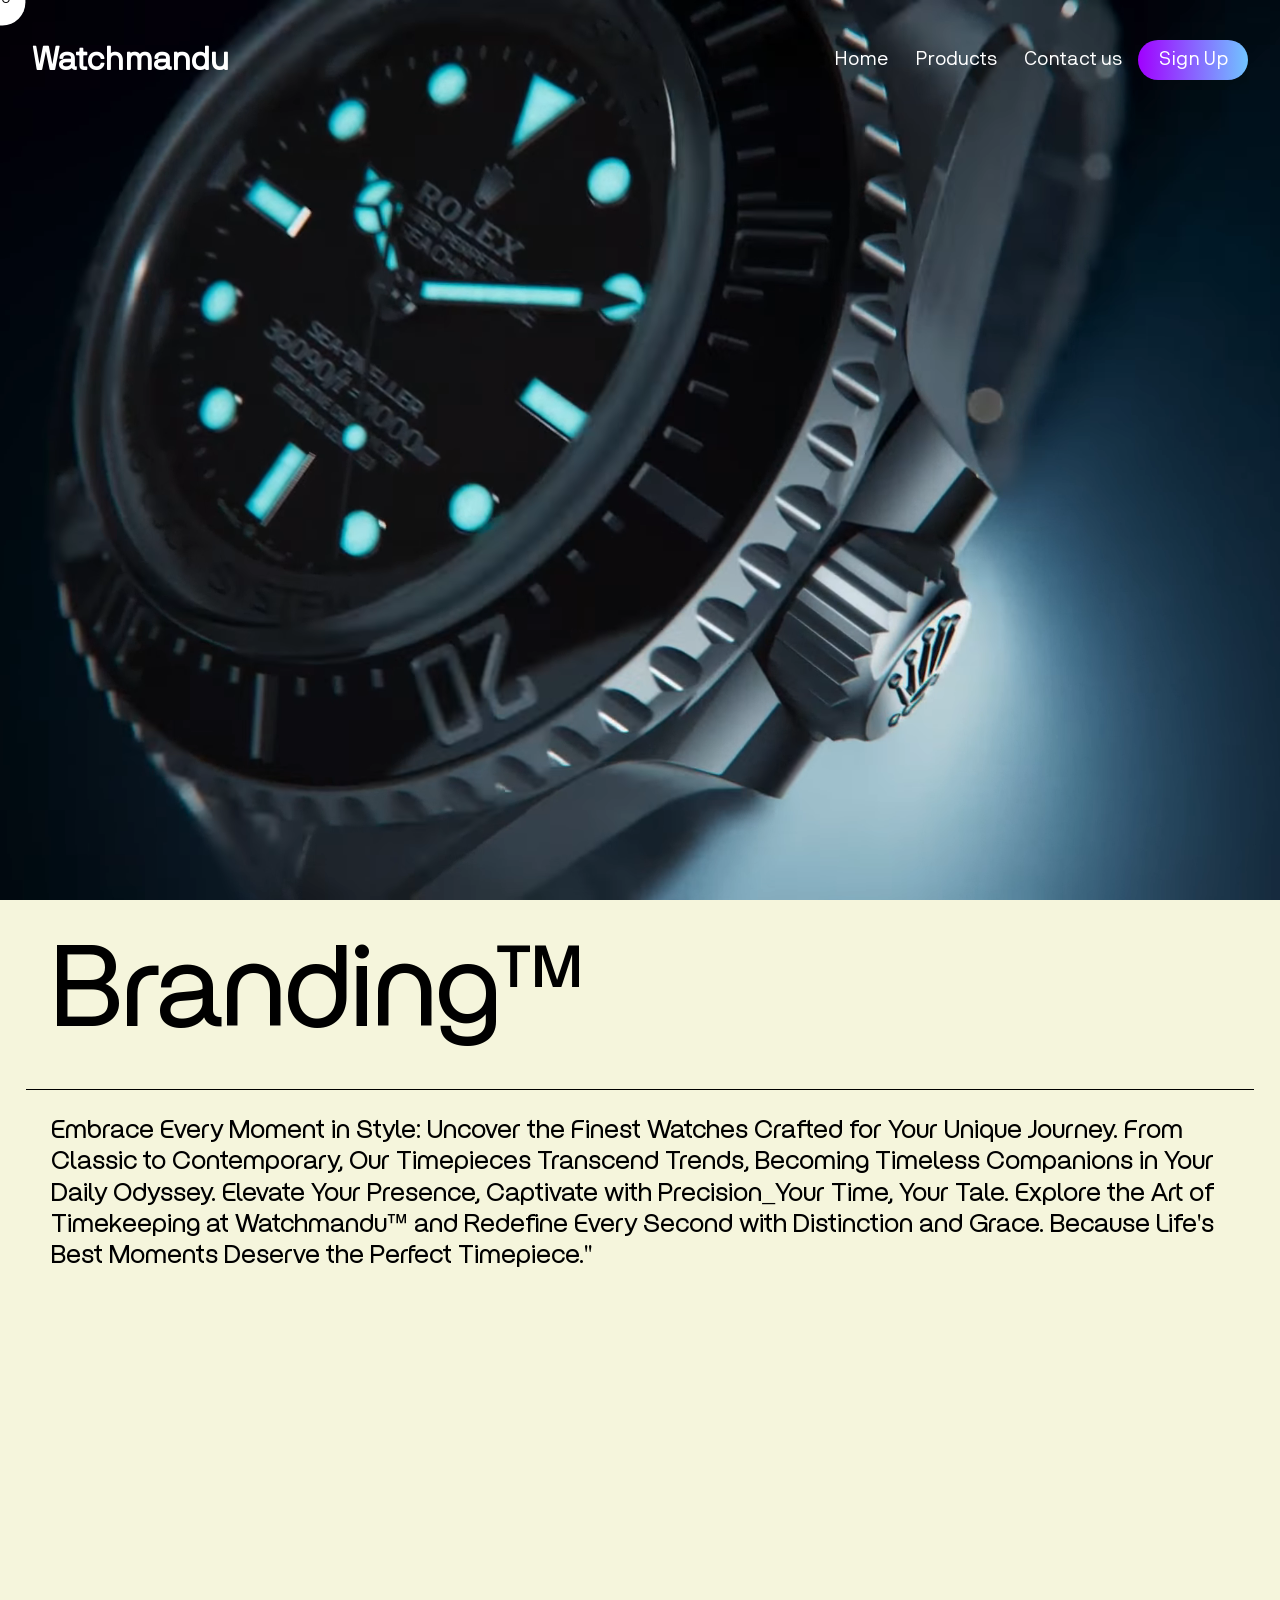
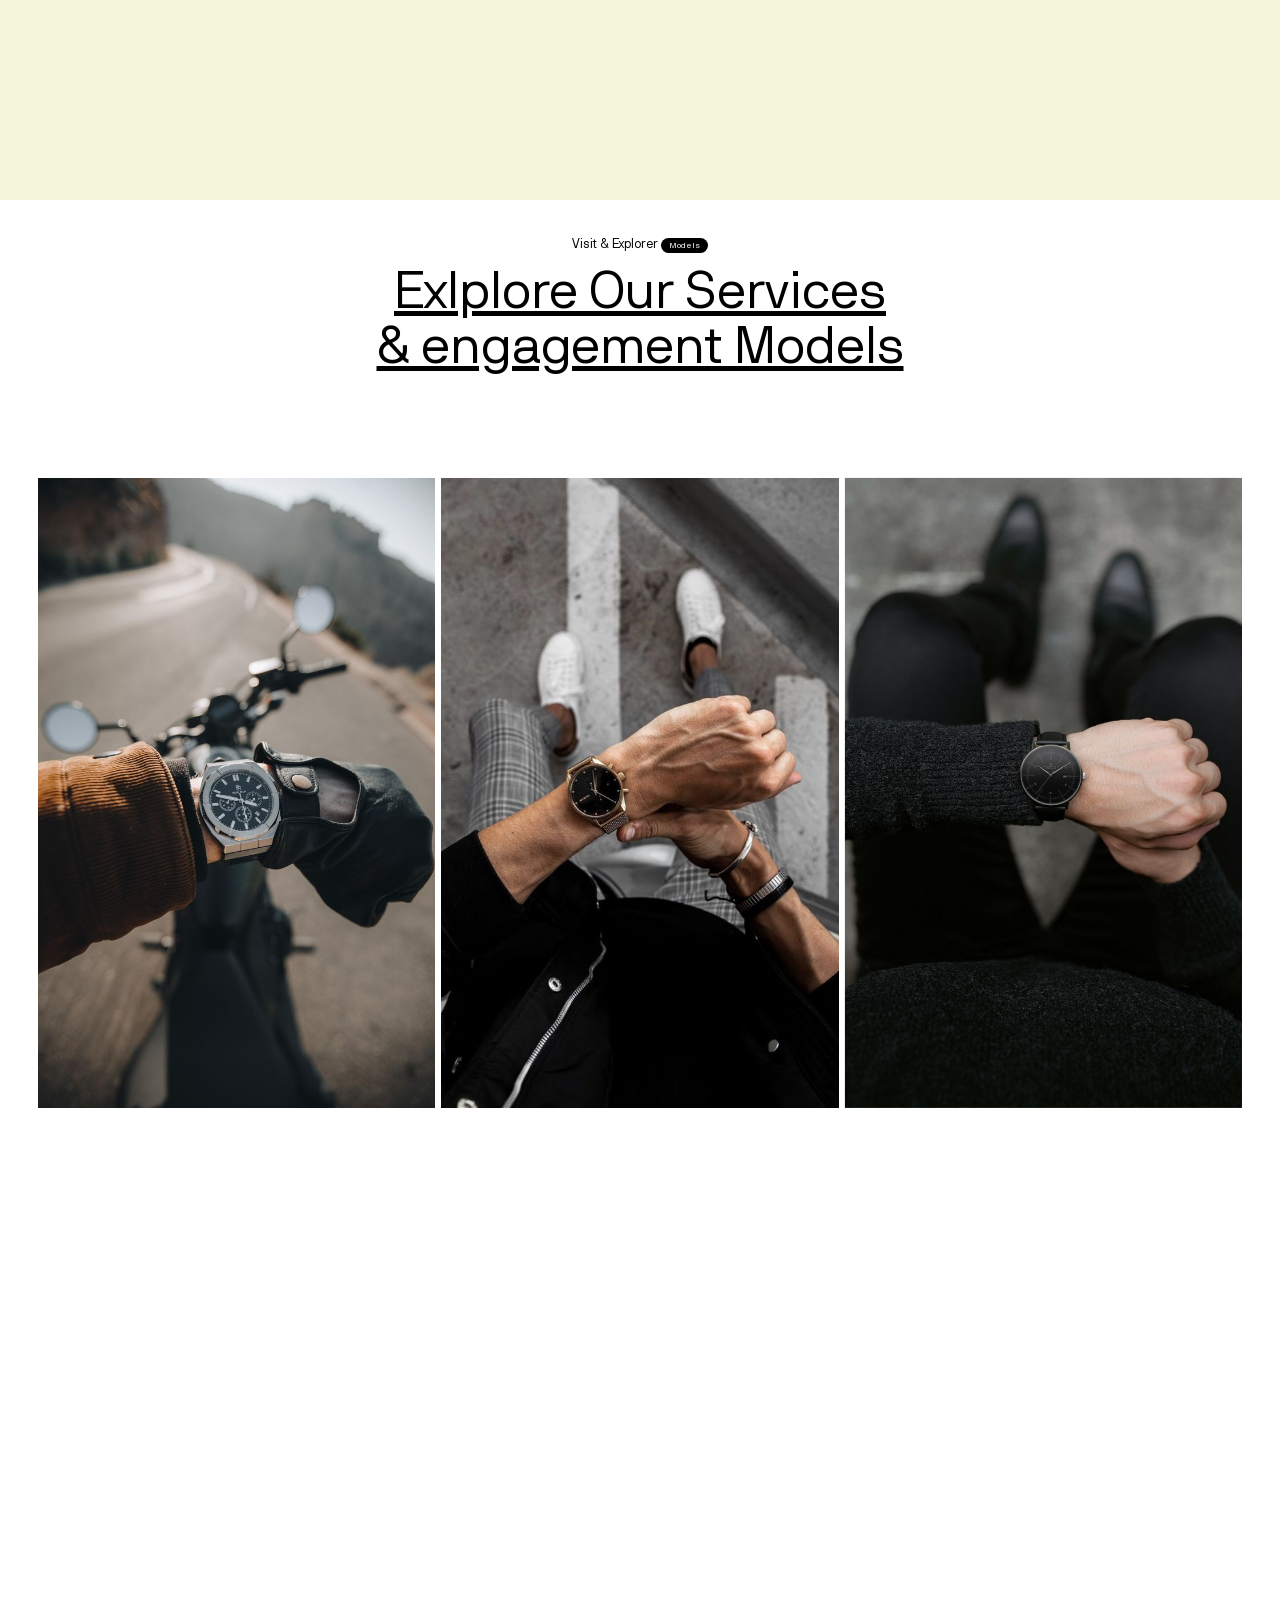
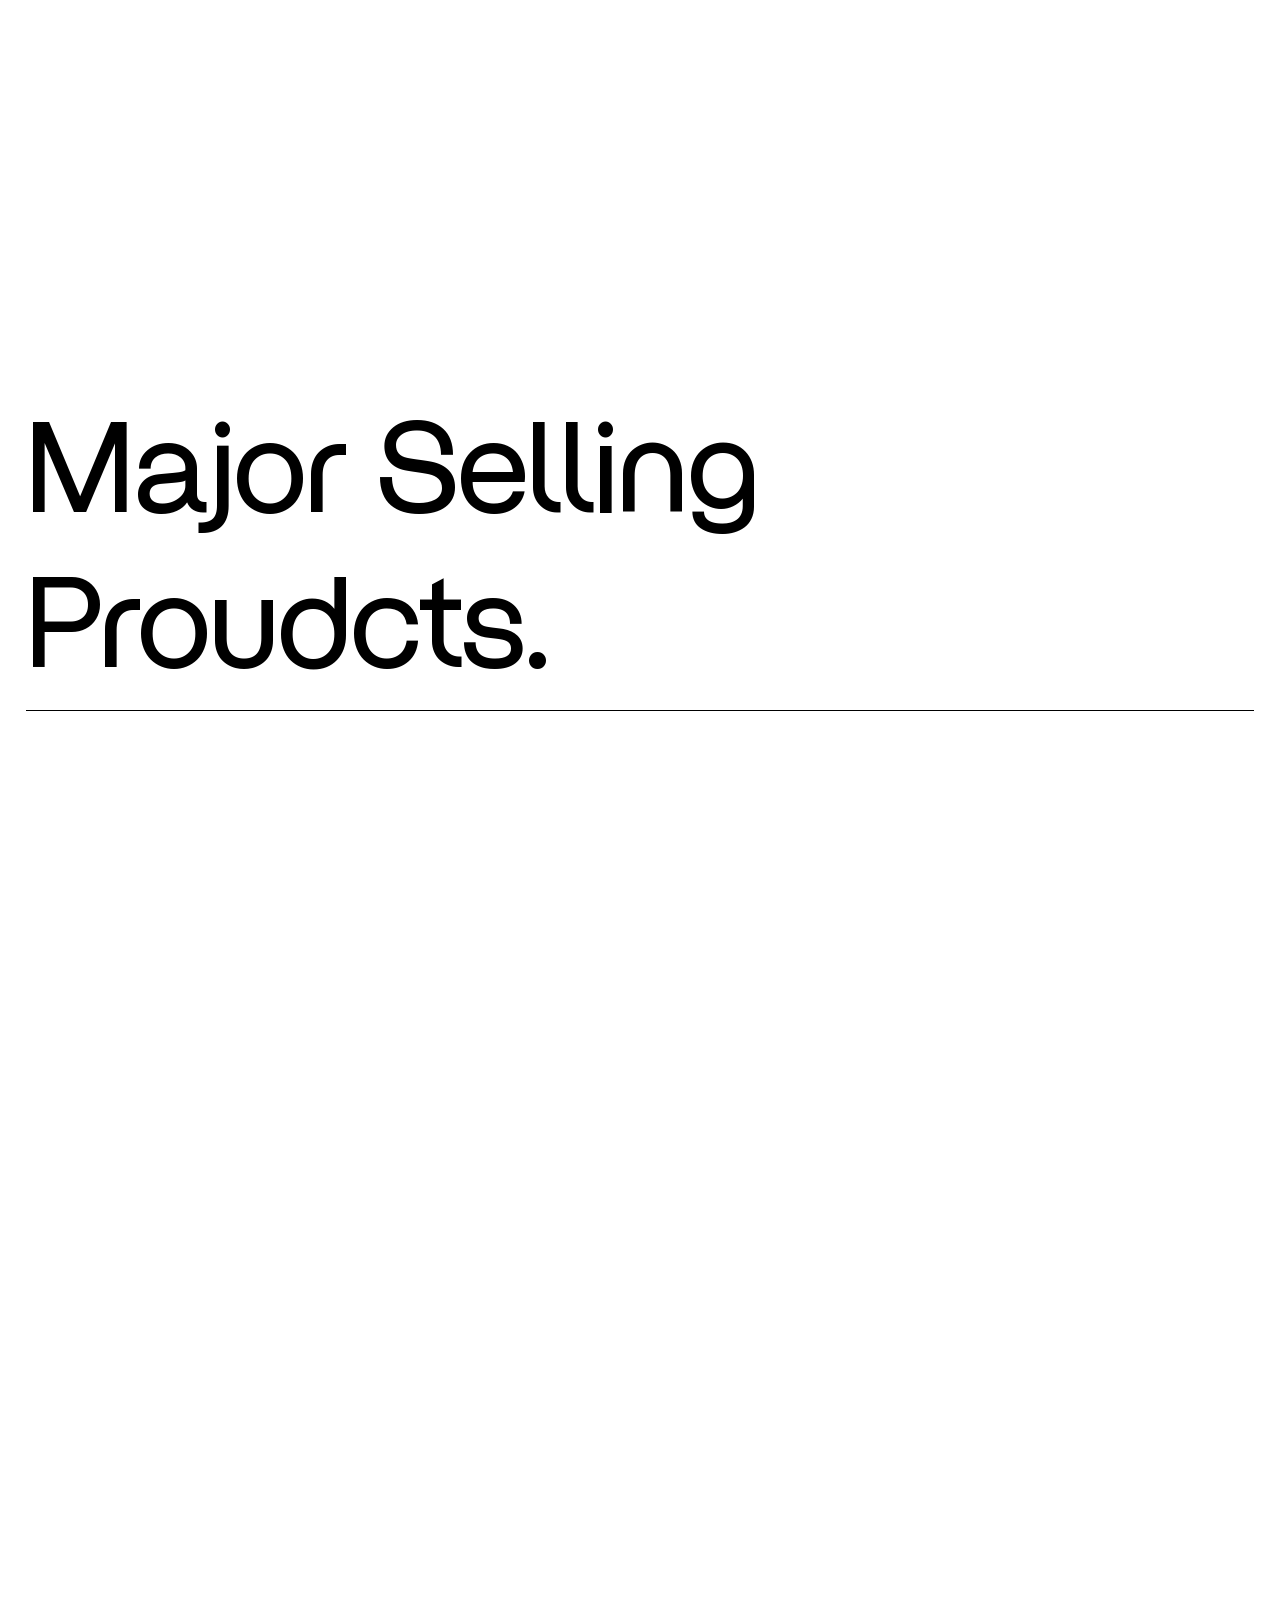
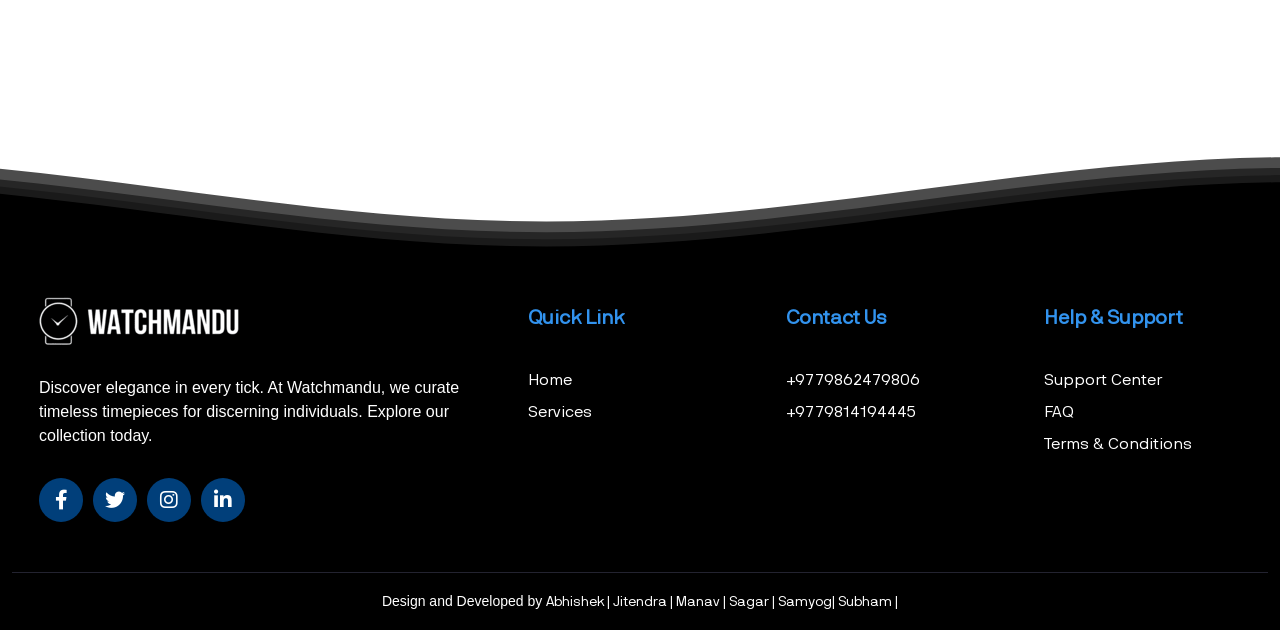
==== src/public/Frontend/index.html @ a8112449 "first commit" ====
<!DOCTYPE html>
<html lang="en">
<head>
    <meta charset="UTF-8">
    <meta name="viewport" content="width=device-width, initial-scale=1.0">
    <title>Home | Watchmandu™</title>
    <link rel="shortcut icon" href="favicon_io/favicon-32x32.png" type="image/x-icon">
    <link rel="stylesheet" href="https://cdn.jsdelivr.net/npm/locomotive-scroll@3.5.4/dist/locomotive-scroll.css">
    <link rel="stylesheet" href="https://cdn.jsdelivr.net/npm/swiper@11/swiper-bundle.min.css">
    <link
      rel="stylesheet"
      href="https://cdnjs.cloudflare.com/ajax/libs/font-awesome/6.0.0-beta3/css/all.min.css"
      integrity="sha512-Fo3rlrZj/k7ujTnHg4CGR2D7kSs0v4LLanw2qksYuRlEzO+tcaEPQogQ0KaoGN26/zrn20ImR1DfuLWnOo7aBA=="
      crossorigin="anonymous"
      referrerpolicy="no-referrer"
    />
    <link rel="stylesheet" href="style.css">
</head>
<body>
    <div id="loader">
        <h3>Tommorow's</h3>
        <h3>Brand,</h3>
        <h3>Today™</h3>
    </div>    
<div id="main">
    <div id="page1">
            <div id="cursor">
                <h5>O.O</h5>
            </div> 
        <video autoplay loop muted src="./Video/new-rolex-deepsea-homepage-cover.webm">   
        </video>
        <div id="page1-content">
            <header>                                
            <h2 class="Logo">Watchmandu</h2>
            <nav class="navbar">            
                <a href="http://localhost:3000/">Home</a>
                <a href="./Product/product.html">Products</a>
                <a href="#page6">Contact us</a>                                              
                <button class="btlogin"><a href="./Login page/Sign_up.html">Sign Up</a></button>
                
            </nav>
            </header>                 
          <h1>
            <span>W</span> <span>a</span> <span>t</span> <span>c</span> <span>h</span> <span>m</span> <span>a</span> <span>n</span> <span>d</span> <span>u</span>
          </h1>
        </div>        
    </div>
    <div id="page2">
        <div id="page-top">
            <h1>Branding™</h1>
            <h2>Embrace Every Moment in Style:
                 Uncover the Finest Watches Crafted for Your Unique Journey.
                From Classic to Contemporary, Our Timepieces Transcend Trends,
                Becoming Timeless Companions in Your Daily Odyssey.
                Elevate Your Presence, Captivate with Precision_Your Time, Your Tale. Explore the Art of Timekeeping at Watchmandu™ and Redefine Every Second with Distinction and Grace. Because Life's Best Moments Deserve the Perfect Timepiece."</h2>
        </div>        
    </div>
    <div id="page3">
        <div id="page3-top">
           <h4>Visit & Explorer <span>Models</span></h4>
            <u><h2>Exlplore Our Services</h2></u>
            <u><h2>& engagement Models</h2></u>
        </div>
        <div id="page3-elements">
            <div class="box">
                <img src="./Img/Box IMG/Explore the unknown.jpg" alt="">                
                <video autoplay loop muted src="./Video/Stock Footage/OROLOGIO UOMO MASERATI TRAGUARDO R8873612006.mp4"></video>
            </div>            
            <div class="box">
                <img src="./Img/Box IMG/download.jpg" alt="">                
                <video autoplay loop muted src="./Video/Stock Footage/yt1s.com - FRANKLORD F104 RBG_1080pFHR.mp4"></video>
            </div>
            <div class="box">
                <img src="./Img/Box IMG/TAPFERKEIT Löwenherz Black with Black Strap Combination.jpg" alt="">
                <video autoplay loop muted src="./Video/new-sky-dweller-cover.webm"></video>
            </div>
        </div>
        <div id="page4">            
        </div>
    </div>
    <div id="page4">
    </div>
    <div id="page5">
        <div id="page-top">
            <h1>Major Selling Proudcts.</h1>
            <div id="swiperdiv">
                <div class="swiper mySwiper">
                    <div class="swiper-wrapper">
                     <div class="swiper-slide">
                      <img src="https://i.pinimg.com/564x/b2/9d/48/b29d48aa4e443acf1c44c641df2aec73.jpg" alt="">
                      <img src="https://i.pinimg.com/564x/dc/ab/ba/dcabba2cd9533a283fdbfb5b45d98ce9.jpg" alt="">
                      <img src="https://i.pinimg.com/736x/28/60/2a/28602ad5d54e05cd3cc6f1aaf3ea6f2f.jpg" alt="">
                      <img src="https://i.pinimg.com/564x/23/f5/f3/23f5f30fece93a69876fe62f351d0fb6.jpg" alt="">
                      <img src="https://i.pinimg.com/564x/39/57/68/395768f442cf1336e7947094fc26445e.jpg" alt="">                      
                     </div>
                      <div class="swiper-slide">
                        <img src="https://i.pinimg.com/736x/51/1e/f4/511ef4541e10e2a3efe6ec9213ec61b7.jpg" alt="">
                        <img src="https://i.pinimg.com/564x/a7/cd/33/a7cd33a7109f5f080a1abc0878de5016.jpg" alt="">
                        <img src="https://i.pinimg.com/564x/2c/cc/e9/2ccce99f5970dfee02457ed4286022be.jpg" alt="">
                        <img src="https://i.pinimg.com/564x/43/51/d9/4351d90c7f77fe1e07fece0c2a1285e7.jpg" alt="">
                        <img src="https://i.pinimg.com/564x/42/c3/12/42c312a1933ee101a308e32bdf69b5cd.jpg" alt="">                        
                      </div>                      
                    </div>
                  </div>
            </div>
        </div>
    </div>

   <div id="page6">
    <div class="header1">
        <div class="inner-header flex">
          
            
            
        </div>

        <svg class="waves" xmlns="http://www.w3.org/2000/svg" xmlns:xlink="http://www.w3.org/1999/xlink" viewBox="0 24 150 28" preserveAspectRatio="none" shape-rendering="auto">
            <defs><path id="gentle-wave" d="M-160 44c30 0 58-18 88-18s 58 18 88 18 58-18 88-18 58 18 88 18 v44h-352z" /></defs>
            <g class="parallax">
                <use xlink:href="#gentle-wave" x="48" y="0" fill="rgba(0.1,0.1,0.1,0.7" />
                <use xlink:href="#gentle-wave" x="48" y="3" fill="rgba(0.2,0.2,0.2,0.5)" />
                <use xlink:href="#gentle-wave" x="48" y="5" fill="rgba(0.3,0.3,0.3,0.3)" />
                <use xlink:href="#gentle-wave" x="48" y="7" fill="#000" />
            </g>
        </svg>
    </div>

    <footer>
        <div class="container">
          <div class="wrapper">
            <div class="footer-widget">
              <a href="http://localhost:3000/">
                <img src="./Img/Footer logo/Screenshot__22_-removebg-preview (2).png" class="logo" />
              </a>
              <p class="desc">
                Discover elegance in every tick. At Watchmandu, we curate timeless timepieces for discerning individuals. Explore our collection today.
              </p>
              <ul class="socials">
                <li>
                  <a href="#">
                    <i class="fab fa-facebook-f"></i>
                  </a>
                </li>
                <li>
                  <a href="#">
                    <i class="fab fa-twitter"></i>
                  </a>
                </li>
                <li>
                  <a href="#">
                    <i class="fab fa-instagram"></i>
                  </a>
                </li>
                <li>
                  <a href="#">
                    <i class="fab fa-linkedin-in"></i>
                  </a>
                </li>
              </ul>
            </div>
            <div class="footer-widget">
              <h6>Quick Link</h6>
              <ul class="links">
                <li><a href="http://localhost:3000/">home</a></li>
                <li><a href="#">Services</a></li>         
                
              </ul>
            </div>
            <div class="footer-widget">
              <h6>Contact Us</h6>
              <ul class="links">
                <li><a href="#">+9779862479806</a></li>
                <li><a href="#">+9779814194445</a></li>
                <li><a href="#"></a></li>                
              </ul>
            </div>
            <div class="footer-widget">
              <h6>Help &amp; Support</h6>
              <ul class="links">
                <li><a href="#">support center</a></li>                
                <li><a href="#">FAQ</a></li>
                <li><a href="#">terms &amp; conditions</a></li>
              </ul>
            </div>
          </div>
          <div class="copyright-wrapper">
            <p>
              Design and Developed by
              <a href="#" target="blank">Abhishek | Jitendra | Manav | Sagar | Samyog| Subham |</a>
            </p>
          </div>
        </div>
      </footer>

	</div>
        
    </div>

</div>

    <script src="https://cdn.jsdelivr.net/npm/locomotive-scroll@3.5.4/dist/locomotive-scroll.js"></script>
    <script src="https://cdnjs.cloudflare.com/ajax/libs/gsap/3.12.5/gsap.min.js" integrity="sha512-7eHRwcbYkK4d9g/6tD/mhkf++eoTHwpNM9woBxtPUBWm67zeAfFC+HrdoE2GanKeocly/VxeLvIqwvCdk7qScg==" crossorigin="anonymous" referrerpolicy="no-referrer"></script>
    <script src="https://cdnjs.cloudflare.com/ajax/libs/gsap/3.12.5/ScrollTrigger.min.js" integrity="sha512-onMTRKJBKz8M1TnqqDuGBlowlH0ohFzMXYRNebz+yOcc5TQr/zAKsthzhuv0hiyUKEiQEQXEynnXCvNTOk50dg==" crossorigin="anonymous" referrerpolicy="no-referrer"></script>
    <script src="https://cdn.jsdelivr.net/npm/swiper@11/swiper-bundle.min.js"></script>



    <script src="script.js"></script>
    
    
</body>
</html>
---- src/public/Frontend/style.css ----
@font-face {
    font-family: Nebo;
    src: url(./Fonts/NBInternationalProBoo.ttf);
}
@font-face {
    font-family: watchmandu;
    src: url(./Fonts/Watchmandu.ttf);
}

* {
    margin: 0;
    padding: 0;
    box-sizing: border-box;
    font-family: Nebo;
}

html, body{
    height: 100%;
    width: 100%;
}



/* Ensure the menu-toggle and menu-links are always visible */
.menu-toggle {
    cursor: pointer;
    display: flex;
    flex-direction: column;
    justify-content: center;
    align-items: center;
    position: fixed; /* Fix the position */
    top: 20px; /* Adjust the top position as needed */
    right: 20px; /* Adjust the right position to move it to the right side */
    z-index: 1000; /* Ensure it's above other elements */
}

.menu-links {
    display: none; /* Initially hide the menu links */
    position: fixed; /* Fix the position */
    top: 0px; /* Adjust the top position as needed */
    right: 0px;
    bottom: 83.3%;
    left: 0;
    background-color: #000000cf;
    z-index: 999;
   /* display:flex;
    flex-direction: column;
    justify-content: center;
    align-items: center; */
    width: 100%;
    padding: 20px;
    animation: cover 5s ease infinite;
}

.menu-links a {
    margin-bottom: 40px; /* Add margin-bottom to create space between menu items */
    text-decoration: none;
    color: #fff;
    font-size: 1.2em;
}

.menu-links a:last-child {
    margin-bottom: 0; /* Remove margin-bottom from the last menu item to avoid extra space */
}

.menu-links.active {
    display: flex; /* Show the menu links when active */
    flex-direction: column;
    justify-content: center;
    align-items: center;
}

.hamburger {
    width: 30px;
    height: 3px;
    background-color: #fff; /* Example color */
    margin: 5px 0;
}
.menu-background {
    position: fixed;
    top: 0;
    left: 0;
    width: 0;
    height: 100%;
    background-color: rgba(0, 0, 0, 0.993); /* Semi-transparent black background */
    z-index: 999; /* Ensure it's above other content but below the menu toggle */
    opacity: 0;
    transition: width 0.3s ease; /* Add transition for smooth animation */
    pointer-events: none; /* Make the background element not clickable */
}

.menu-links.active + .menu-background {
    opacity: 0.7; /* Show the background with some opacity when the menu is active */
    pointer-events: auto; /* Make the background element clickable when active */
}


header{
    position: relative;    
    top: 0;
    left: 0;
    width: 95%;
    padding: 40px 0px;
    display: flex;
    justify-content: space-between;
    align-items: center;
    z-index: 99;            
}
.Logo{
    font-size: 2em;
    user-select: none;
}
.navbar a{
    position: relative;
    margin: 0.6em;    
    font-size: 1.2em;
    color: #fff;    
    text-decoration: none;
    justify-content: space-between;   
    
}
.navbar .btlogin {
    width: 110px;
    height: 40px;    
    background-image: linear-gradient(90deg, #A100FFFF 0%, #71C4FFFF 100%);
    border: 0px solid #fff;
    outline: none;
    border-radius: 50px;
    font-size: 1em;
    cursor: pointer;
    font-weight: 500;
    
}

#page1{
    height: 100vh;
    width: 100%;
    background-color: #dadada;
    position: relative; 
    
}
#cursor{
    height: 4vw;
    width: 4vw;
    background-color: #ffffff;
    border-radius: 45%;
    position: fixed;
    z-index: 9;
    display: flex;
    align-items: center;
    justify-content: center;
    transform: translate(-50%,-50%);
}
#cursor h5{    
    font-size: 1vw;
    font-weight: 100;
}

#page1 video{
    height: 100%;
    width: 100%;
    object-fit: cover;
    position: absolute;    
}
#page1-content{
    height: 100%;
    width: 100%;    
    position: relative;
    z-index: 10;
    color: #fff;
    display: flex;
    align-items: center;
    flex-direction: column;
    justify-content: space-between;
    
}
#page1-content h1{
    font-family: watchmandu;
    font-size: 11vw;    
    line-height: 26vw;                
}
#page1-content h1 span{
    color: #fff;
    display: inline-block;
    font-family: watchmandu;
    
}

#page2{
    height: 100vh;
    width: 100%; 
    padding: 4vw, 0;
    position: relative;
    background-color: beige;

}
#page2-top{
    font-size: 10vw;    
    font-weight: 100;
    border-bottom: 1px solid #000;
    width: 96%;
    margin-left: 2%;
}
#page2 h1{
    font-size: 9vw;
    font-family: watchmandu;
    font-weight: 100;
    padding: 2vw;
    border-bottom: 1px solid #000000;
    width: 96%;
    margin-left: 2%;
}
#page2 h2{
    font-size: 2vw;
    font-family: watchmandu;
    padding: 2vw;
    font-weight: 100;    
    width: 96%;
    margin-left: 2%;
}  
.elem{
    overflow: hidden;
}
.elem h1{
    font-size: 4.2vw;
    font-weight: 500;
}
#page3{
    height: 100vh;
    width: 100%;
    position: relative;
    padding: 3vw;

}
#page3-top{
    background-color: rgb(255, 255, 255);
    text-align: center;
}
#page3-top h4{
    margin-bottom: 1vw;
    font-size: 1vw;
    font-weight: 500;
}
#page3-top h4 span{
    font-size: 0.65vw;
    background-color: #000;
    color: #fff;
    padding: 3px 8px;
    border-radius: 10px;
}
#page3-top h2{
    font-size: 4vw;
    font-weight: 500;
}
#page3-elements{
    height: 70vh;
    width: 100;
    display: flex;
    align-items: center;
    justify-content: space-between;
    margin-top: 8vw;
    background-color: rgb(255, 255, 255);
    position: relative;
}
#page3-elements .box{
    height: 100%;
    width: 33%;
    position: relative;    
}
#page3-elements .box video{
    height: 100%;
    width: 100%;
    object-fit: cover;
    object-position: center;
}
#page3-elements .box img{
    position: absolute;
    height: 100%;
    width: 100%;
    object-fit: cover;
    object-position: center;
    transition: all linear 1s;
}
#page3-elements .box:hover img{
    opacity: 0;
}
#page4{
    height: 100vh;
    width: 100%;
    position: relative;
    display: flex;
    align-items: center;
    justify-content: center;  
}
 


#page5{
    height: 100vh;
    width: 100%; 
    padding: 4vw, 0;
    position: relative;
}
#page5 h1{
    font-size: 10vw;
    font-family: watchmandu;
    font-weight: 100;
    z-index: 99;
    border-bottom: 1px solid #000;
    width: 96%;
    margin-left: 2%;
}  
#swiperdiv{
    height: 60vh;
    width: 100%;    
    position: relative;
    margin-top: -2%;
    
}
.swiper {
    width: 130%;
    height: 100%;
  }

  .swiper-slide {    
    text-align: center;
    font-size: 18px;    
    display: flex;
    justify-content: space-evenly;
    align-items: flex-end;
  }

  .swiper-slide img {
    display: block;
    width: 19%;            
    object-fit: cover;
  }

  .swiper {
    margin-left: auto;
    margin-right: auto;
  }

#loader{
    height: 100%;
    width: 100%;   
    position: fixed;
    top: 0;
    background-color: #000;
    z-index: 99;
    display: flex;
    align-items: center;
    justify-content: center;
    color: #fff;
    gap: 10px;
}
#loader h3{
    font-size: 2vw;
    font-weight: 100;
    font-family: watchmandu;
}

#page6{    
    height: 100vh;
    width: 100%;
    
         
    
}
h1 {
    font-family: Quicksand, "Segoe UI", sans-serif;
    color: #000000;
    font-weight: 300;
    font-size: 48px;
}
p {
    font-family: Quicksand, "Segoe UI", sans-serif;
    font-size: 14px;
    color: #ffffff;
}

.header1 {
    position: relative;
    text-align: center;    
    color: #fff;
}

.inner-header {
    height: 50vh;
    width: 100%;
    margin: 0;
    padding: 0;
}

.content {
    position: relative;
    height: 41vh;
    text-align: center;
    background-color: #000000;
}

.flex {
    display: -webkit-box;
    display: -ms-flexbox;
    display: flex;
    -webkit-box-pack: center;
        -ms-flex-pack: center;
            justify-content: center;
    -webkit-box-align: center;
        -ms-flex-align: center;
            align-items: center;
    text-align: center;
}

.waves {
    position: relative;
    width: 100%;
    height: 15vh;
    margin-bottom: -7px;
    min-height: 100px;
    max-height: 100px;
}

.parallax > use {
    -webkit-animation: moveForever 25s cubic-bezier(.55, .5, .45, .5) infinite;
            animation: moveForever 25s cubic-bezier(.55, .5, .45, .5) infinite;
}

.parallax > use:nth-child(1) {
    -webkit-animation-delay: -2s;
            animation-delay: -2s;
    -webkit-animation-duration: 7s;
            animation-duration: 7s;
}

.parallax > use:nth-child(2) {
    -webkit-animation-delay: -3s;
            animation-delay: -3s;
    -webkit-animation-duration: 10s;
            animation-duration: 10s;
}

.parallax > use:nth-child(3) {
    -webkit-animation-delay: -4s;
            animation-delay: -4s;
    -webkit-animation-duration: 13s;
            animation-duration: 13s;
}

.parallax > use:nth-child(4) {
    -webkit-animation-delay: -5s;
            animation-delay: -5s;
    -webkit-animation-duration: 20s;
            animation-duration: 20s;
}

@-webkit-keyframes moveForever {
    0% {
        -webkit-transform: translate3d(-90px, 0, 0);
                transform: translate3d(-90px, 0, 0);
    }
    100% {
        -webkit-transform: translate3d(85px, 0, 0);
                transform: translate3d(85px, 0, 0);
    }
}

@keyframes moveForever {
    0% {
        -webkit-transform: translate3d(-90px, 0, 0);
                transform: translate3d(-90px, 0, 0);
    }
    100% {
        -webkit-transform: translate3d(85px, 0, 0);
                transform: translate3d(85px, 0, 0);
    }
}

@media (max-width : 768px) {
    h1 {
        font-size: 24px;
    }
    .content {
        height: 30vh;
    }
    .waves {
        height: 40px;
        min-height: 40px;
    }
}

footer {
    position: relative;
    width: 100%;
    height: auto;
    padding-top: 50px;
    background-color: black;
  }
  
  .container {
    width: 100%;
    max-width: 1320px;
    margin: 0 auto;
    padding: 0 12px;
  }
  
  .wrapper {
    display: flex;
    justify-content: space-between;
    flex-direction: row;
    flex-wrap: wrap;
  }
  
  .wrapper .footer-widget {
    width: calc(20% - 30px);
    margin: 0 15px 50px;
    padding: 0 12px;
  }
  
  .wrapper .footer-widget:nth-child(1) {
    width: calc(40% - 50px);
    margin-right: 15px;
  }
  
  .wrapper .footer-widget .logo {
    margin-bottom: 30px;
    vertical-align: middle;
  }
  
  .wrapper .footer-widget p {
    margin-bottom: 30px;
    font-size: 16px;
    line-height: 24px;
  }
  
  .wrapper .footer-widget .socials {
    display: flex;
    align-items: center;
    justify-content: flex-start;
  }
  
  .wrapper .footer-widget .socials li {
    list-style: none;
  }
  
  .wrapper .footer-widget .socials li a {
    width: 44px;
    height: 44px;
    margin-right: 10px;
    color: #ffffff;
    background-color: rgba(3, 127, 243, 0.5);
    border-radius: 50%;
    font-size: 20px;
    text-decoration: none;
    display: flex;
    align-items: center;
    justify-content: center;
    transition: all 0.3s ease-out;
  }
  
  .wrapper .footer-widget .socials li a:hover {
    background-color: #037ef3;
  }
  
  .wrapper .footer-widget h6 {
    color: #3293ee;
    margin: 10px 0 35px;
    font-size: 20px;
    font-weight: 600;
  }
  
  .wrapper .footer-widget .links li {
    list-style: none;
  }
  
  .wrapper .footer-widget .links li a {
    color: #ffffff;
    font-size: 16px;
    text-decoration: none;
    text-transform: capitalize;
    line-height: 32px;
    transition: all 0.3s ease-out;
  }
  
  .wrapper .footer-widget .links li a:hover {
    color: #037ef3;
  }
  
  .copyright-wrapper {
    padding: 20px 0;
    border-top: 1px solid rgba(88, 89, 120, 0.4);
  }
  
  .copyright-wrapper p {
    color: rgb(255, 255, 255);
    font-size: 14px;
    font-weight: 500;
    text-align: center;
  }
  
  .copyright-wrapper p a {
    color: inherit;
    font-weight: 500;
    text-decoration: none;
    transition: all 0.3s ease-out;
  }
  
  .copyright-wrapper p a:hover {
    color: #037ef3;
  }
  
  /* Let's write the media query */
  @media (max-width: 992px) {
    .container {
      max-width: 960px;
    }
  
    .wrapper .footer-widget,
    .wrapper .footer-widget:nth-child(1) {
      width: calc(50% - 30px);
    }
  }
  
  @media (max-width: 768px) {
    .container {
      max-width: 720px;
    }
  
    .wrapper .footer-widget,
    .wrapper .footer-widget:nth-child(1) {
      width: 100%;
      margin: 0 10px 50px;
    }
  }
#page6 h1{
    font-size: 4vw;
    font-family: watchmandu;                
    margin-left: 20%;
    margin-right: 20%;
    

  }
/* css for the members card*/
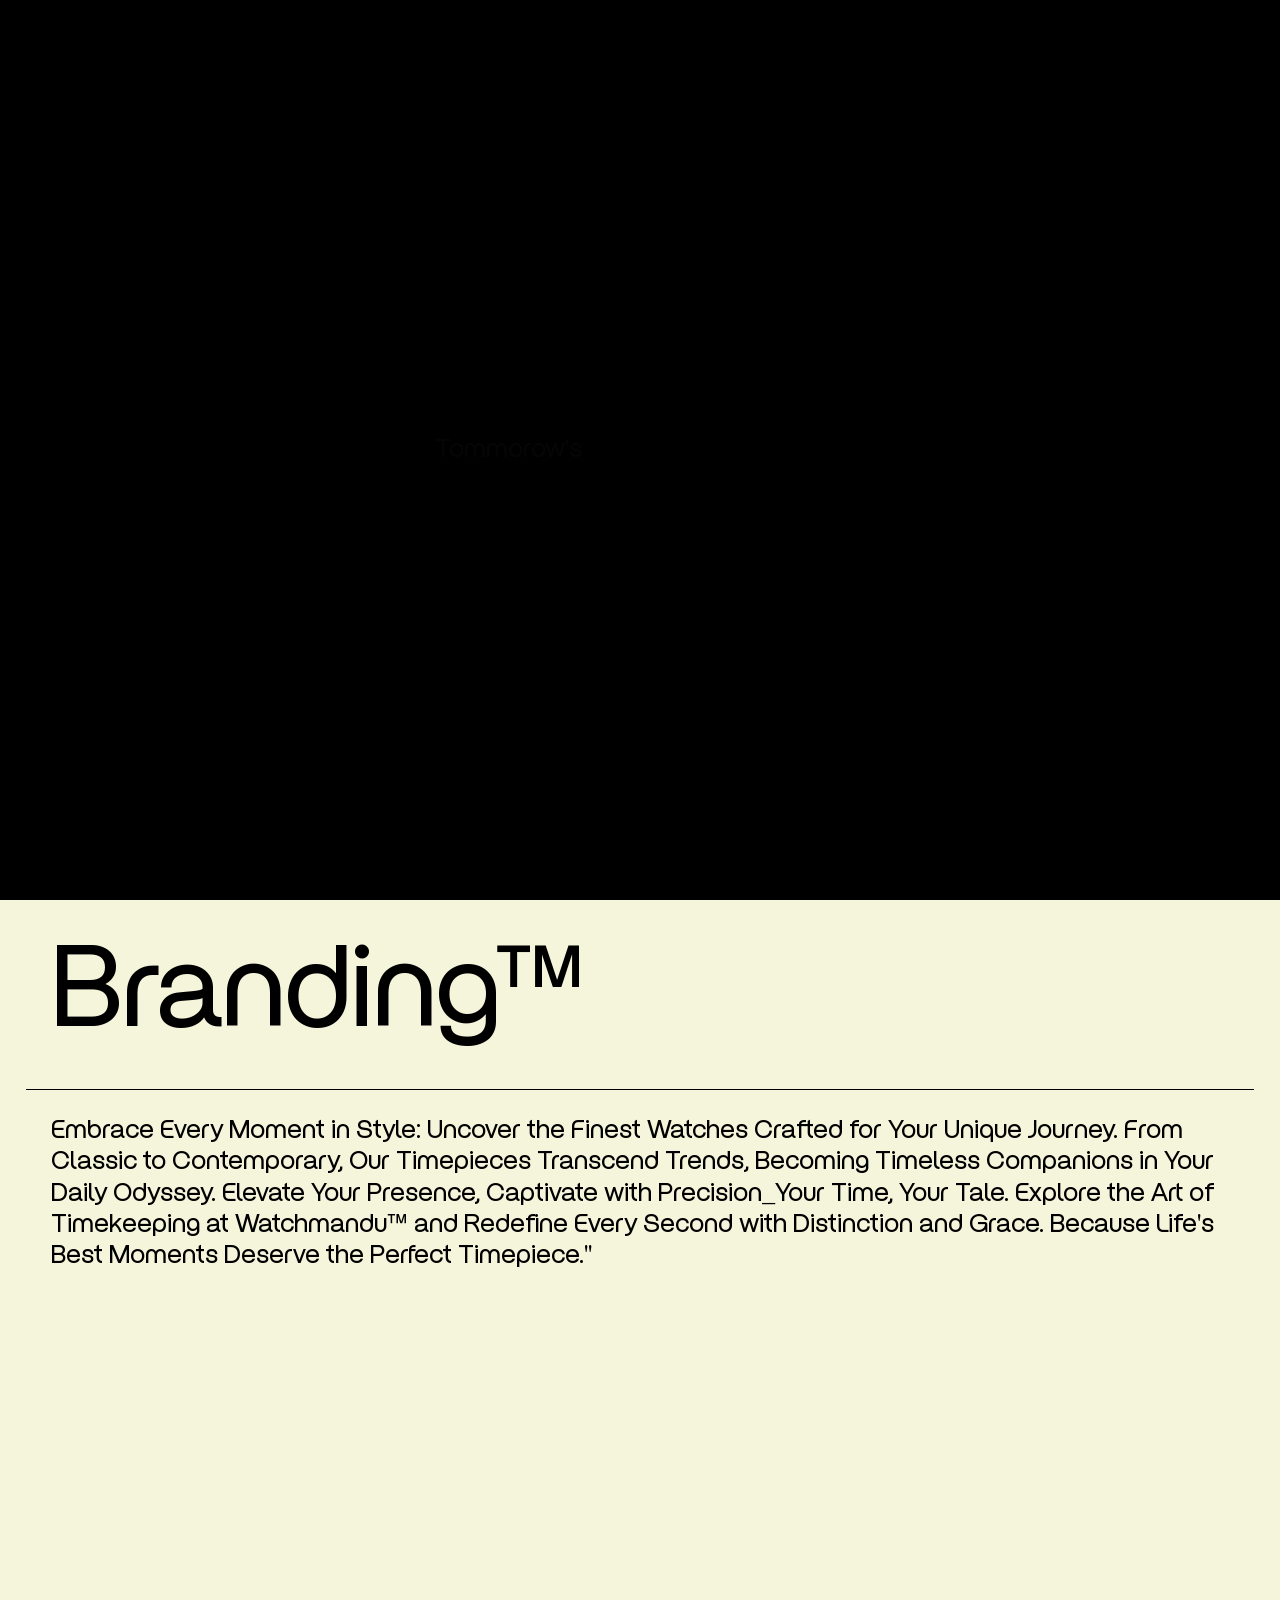
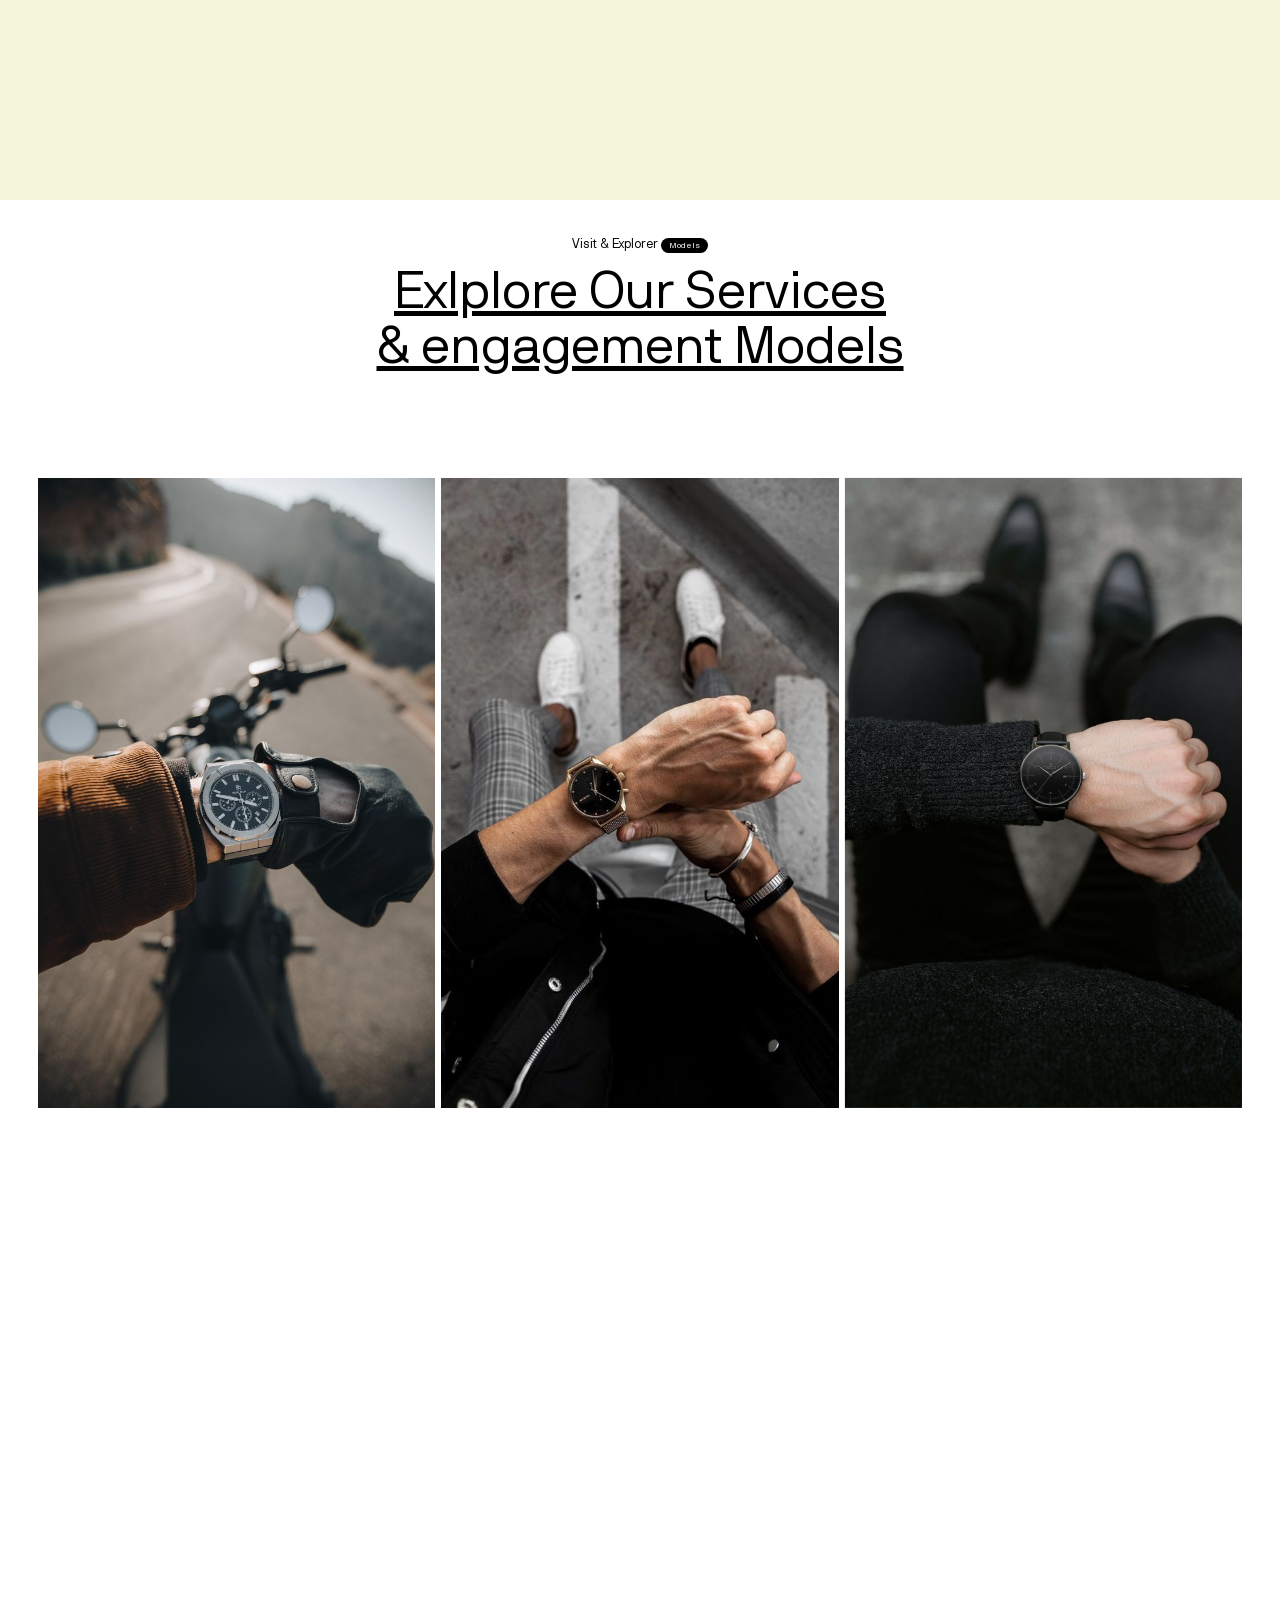
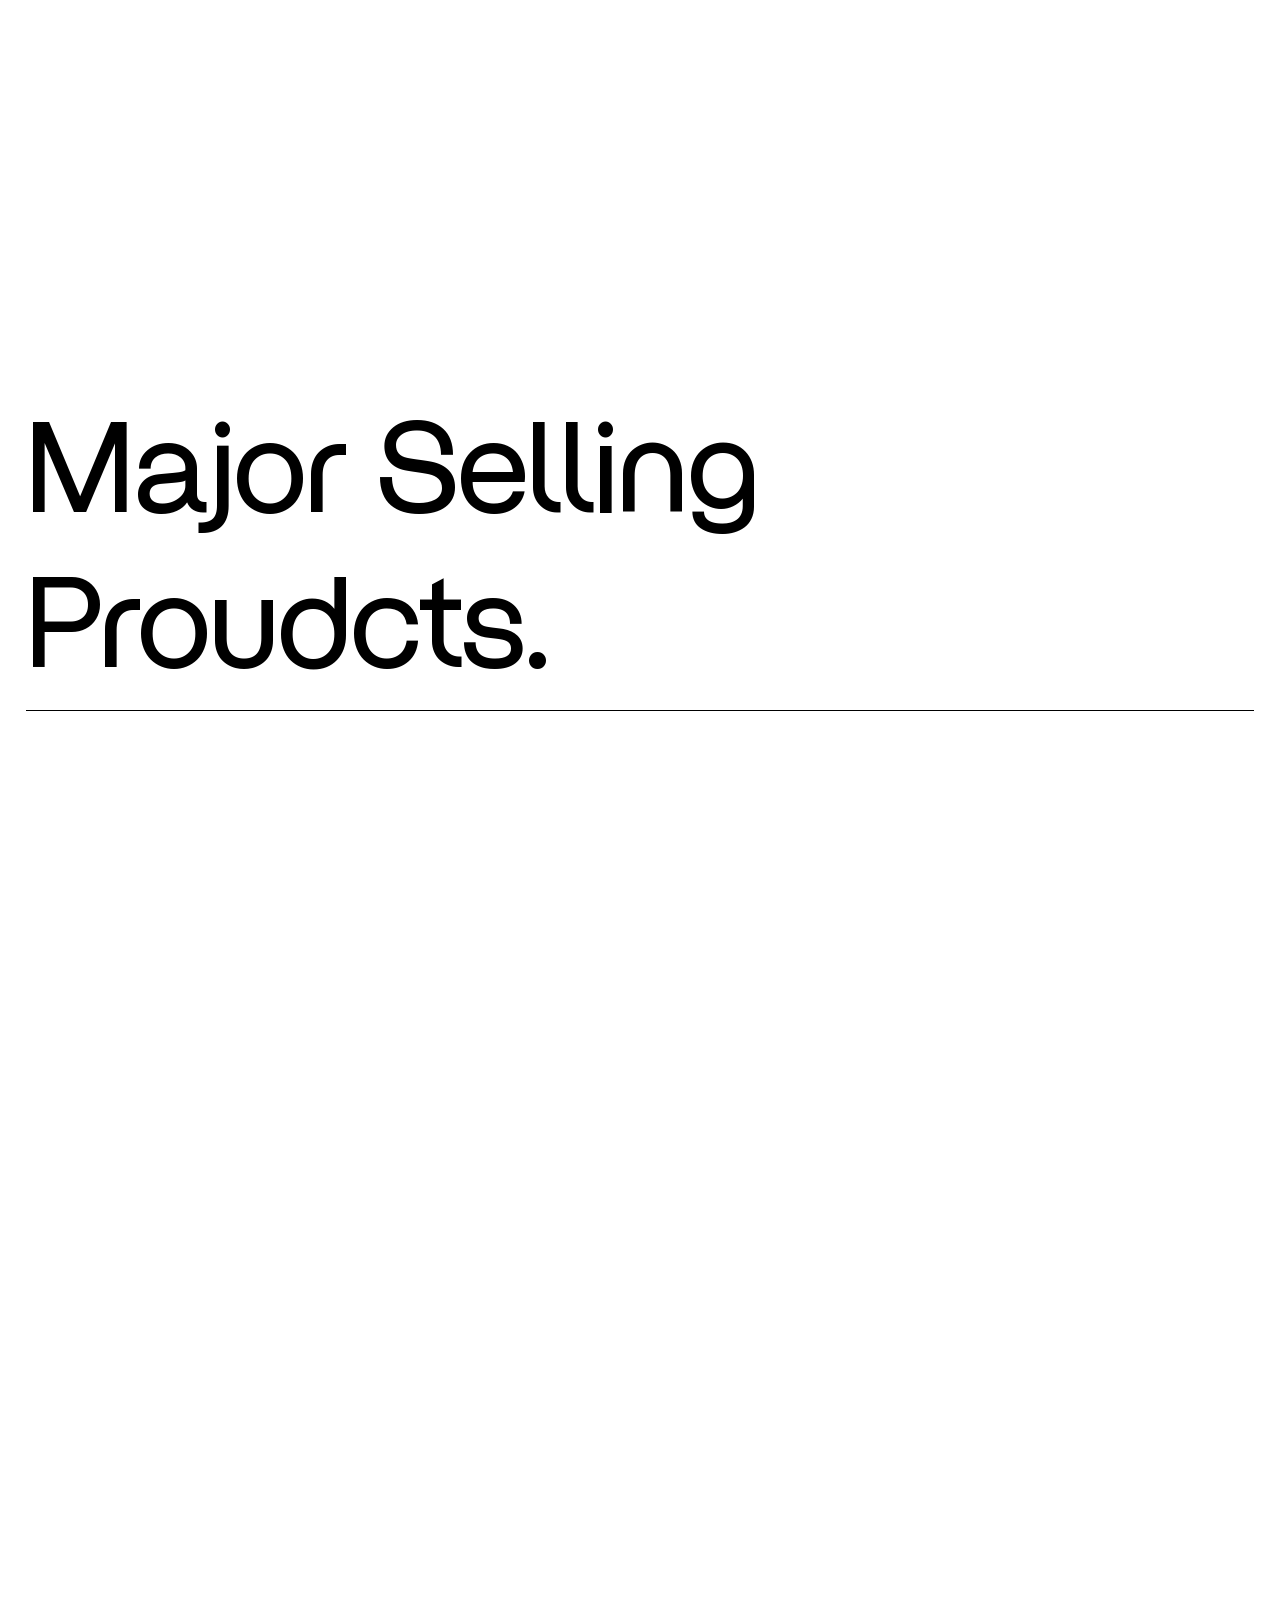
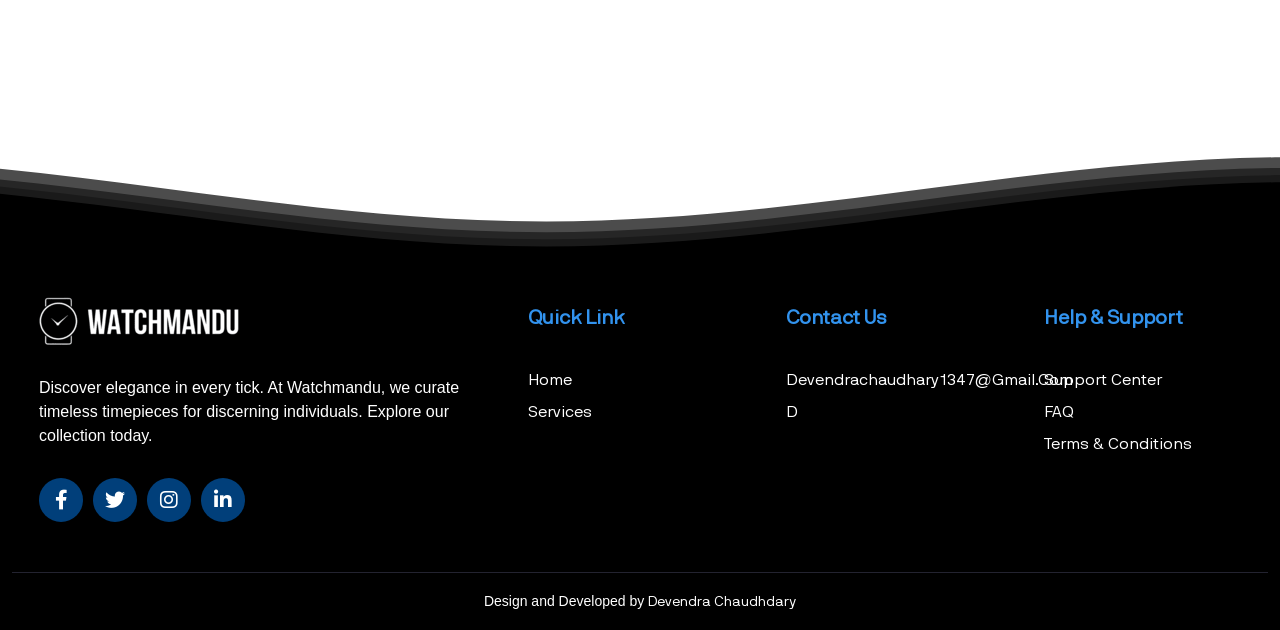
==== commit d26e69fc: "Update index.html" ====
--- a/src/public/Frontend/index.html
+++ b/src/public/Frontend/index.html
@@ -169,8 +169,8 @@
             <div class="footer-widget">
               <h6>Contact Us</h6>
               <ul class="links">
-                <li><a href="#">+9779862479806</a></li>
-                <li><a href="#">+9779814194445</a></li>
+                <li><a href="#">devendrachaudhary1347@gmail.com</a></li>
+                <li><a href="#">d</a>+01-0450541143</li>
                 <li><a href="#"></a></li>                
               </ul>
             </div>
@@ -186,7 +186,7 @@
           <div class="copyright-wrapper">
             <p>
               Design and Developed by
-              <a href="#" target="blank">Abhishek | Jitendra | Manav | Sagar | Samyog| Subham |</a>
+              <a href="#" target="blank">Devendra Chaudhdary</a>
             </p>
           </div>
         </div>
@@ -209,4 +209,4 @@
     
     
 </body>
-</html>+</html>
